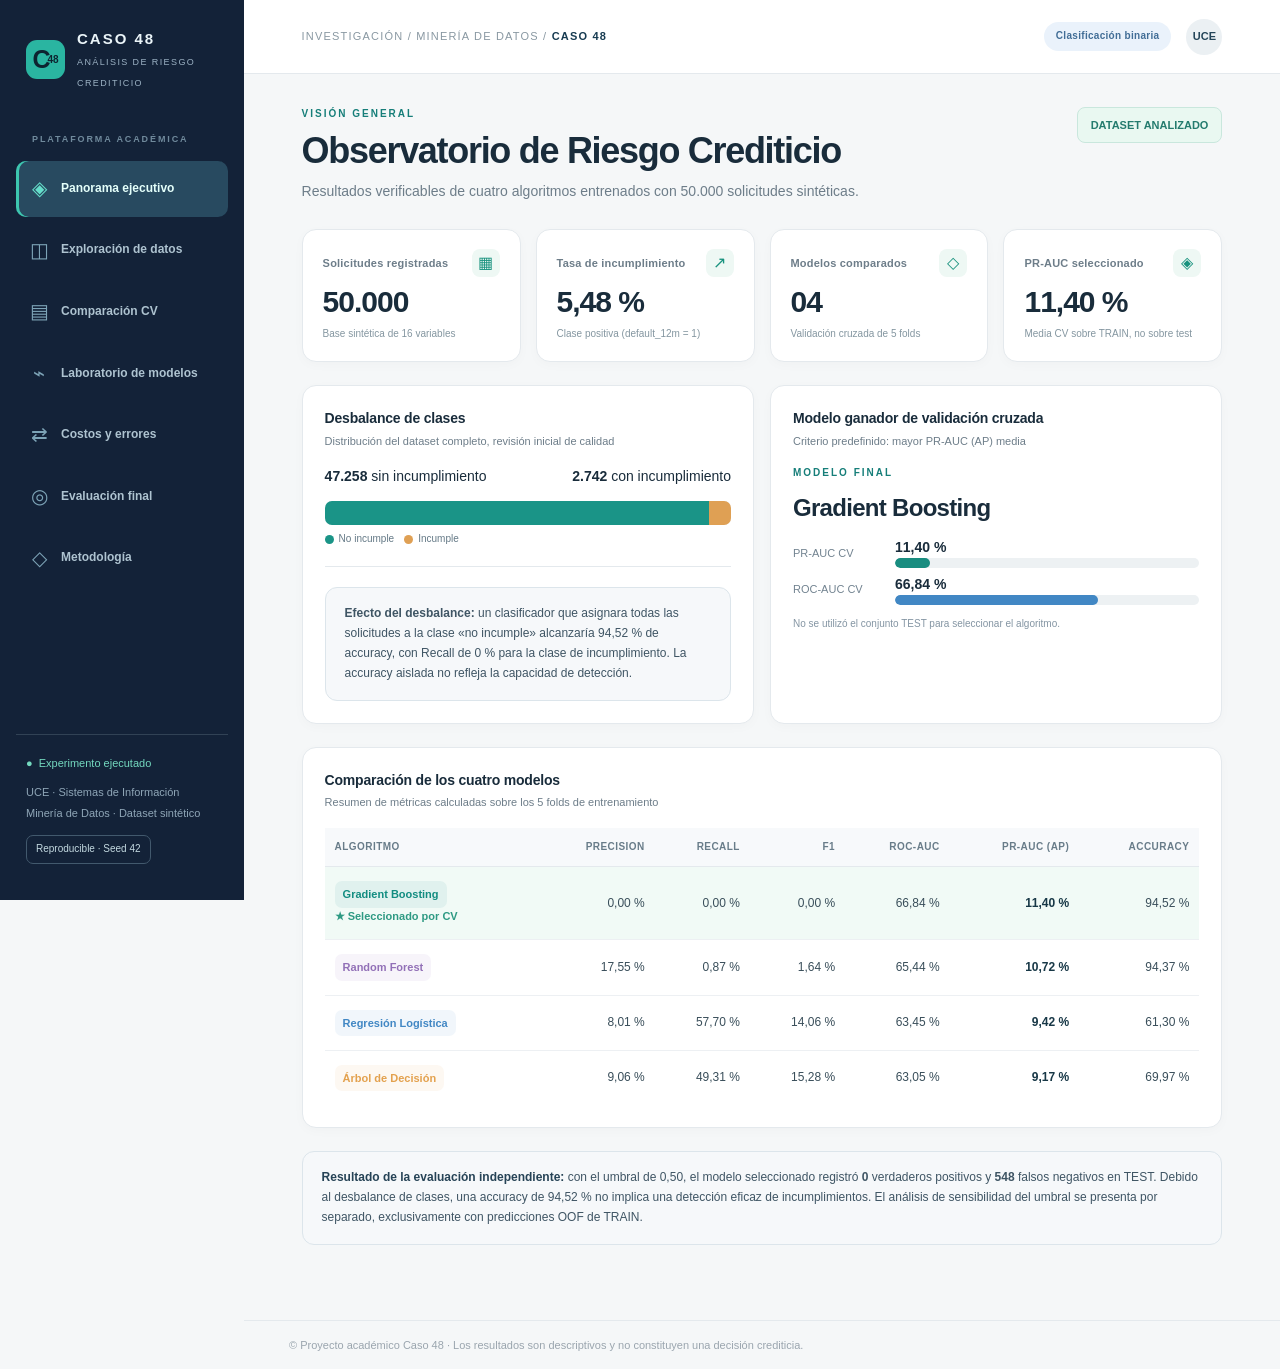
==== docs/index.html @ 5ee0b579 "Version inicial Caso 48 UCE - Dashboard Machine Learning" ====
<!doctype html>
<html lang="es">
<head>
  <meta charset="UTF-8" />
  <meta name="viewport" content="width=device-width, initial-scale=1" />
  <meta name="description" content="Dashboard académico de minería de datos: predicción de incumplimiento crediticio, validación cruzada y evaluación de modelos del Caso 48 UCE." />
  <meta name="theme-color" content="#102235" />
  <title>Caso 48 · Observatorio de Riesgo Crediticio</title>
  <link rel="stylesheet" href="./styles.css" />
</head>
<body>
  <div class="app-shell">
    <aside class="sidebar" aria-label="Navegación del proyecto">
      <div class="brand"><div class="brand-icon">C<span>48</span></div><div><strong>CASO 48</strong><small>ANÁLISIS DE RIESGO CREDITICIO</small></div></div>
      <div class="sidebar-label">PLATAFORMA ACADÉMICA</div>
      <nav class="nav" id="navigation">
        <button class="nav-link active" data-tab="resumen"><span class="nav-icon">◈</span> Panorama ejecutivo</button>
        <button class="nav-link" data-tab="exploracion"><span class="nav-icon">◫</span> Exploración de datos</button>
        <button class="nav-link" data-tab="comparacion"><span class="nav-icon">▤</span> Comparación CV</button>
        <button class="nav-link" data-tab="modelos"><span class="nav-icon">⌁</span> Laboratorio de modelos</button>
        <button class="nav-link" data-tab="costos"><span class="nav-icon">⇄</span> Costos y errores</button>
        <button class="nav-link" data-tab="test"><span class="nav-icon">◎</span> Evaluación final</button>
        <button class="nav-link" data-tab="metodo"><span class="nav-icon">◇</span> Metodología</button>
      </nav>
      <div class="sidebar-footer"><div class="status-dot">● &nbsp;Experimento ejecutado</div><p>UCE · Sistemas de Información<br />Minería de Datos · Dataset sintético</p><div class="version">Reproducible · Seed 42</div></div>
    </aside>
    <main class="main">
      <div class="topbar"><div class="breadcrumb">INVESTIGACIÓN / MINERÍA DE DATOS / <b>CASO 48</b></div><div class="top-right"><span class="pill sky">Clasificación binaria</span><span class="avatar" aria-label="Universidad Central del Ecuador">UCE</span></div></div>
      <div id="app" role="main"><div class="loading">Cargando resultados de los modelos…</div></div>
      <footer class="bottom">© Proyecto académico Caso 48 · Los resultados son descriptivos y no constituyen una decisión crediticia.</footer>
    </main>
  </div>
  <script src="./datos.js"></script>
  <script src="./app.js"></script>
</body>
</html>
---- docs/styles.css ----
:root{--navy:#132238;--navy2:#182d44;--ink:#192c3b;--muted:#6d7d89;--teal:#167e79;--mint:#e3f5ef;--bg:#f5f7f8;--border:#e4e9ed;--orange:#d89448;--orangebg:#fff3e8;--blue:#3a73bc;--purple:#8c68b0;--red:#be564c;--white:#fff;font-family:Inter,ui-sans-serif,-apple-system,BlinkMacSystemFont,'Segoe UI',sans-serif}*{box-sizing:border-box}body{margin:0;background:var(--bg);color:var(--ink);line-height:1.48;font-size:14px}button,select{font:inherit}.app-shell{display:flex;min-height:100vh}.sidebar{position:sticky;top:0;align-self:flex-start;width:244px;min-width:244px;height:100vh;background:var(--navy);color:#eaf4f8;display:flex;flex-direction:column;padding:28px 16px}.brand{display:flex;align-items:center;gap:12px;padding:0 10px 41px}.brand-icon{height:39px;width:39px;border-radius:11px;background:#2ab5a1;color:#0d2430;font-size:25px;line-height:39px;font-weight:900;text-align:center;letter-spacing:-3px;flex-shrink:0}.brand-icon span{font-size:10px;letter-spacing:0;vertical-align:top}.brand strong{font-size:15px;letter-spacing:2px;display:block}.brand small{font-size:9px;color:#9cb2c4;letter-spacing:1.4px}.sidebar-label{font-size:9px;letter-spacing:1.9px;color:#708a9c;padding:0 16px 15px;font-weight:700}.nav{display:flex;flex-direction:column;gap:6px}.nav-link{border:0;background:transparent;color:#aec3d0;text-align:left;display:flex;align-items:center;gap:12px;padding:13px 13px;border-radius:10px;cursor:pointer;font-size:12px;font-weight:550;transition:.15s}.nav-link:hover,.nav-link:focus-visible{background:#243e57;color:white;outline:0}.nav-link.active{background:#284a60;color:#e4fffa;box-shadow:inset 3px 0 #3dc7b0}.nav-icon{font-size:20px;width:20px;text-align:center;color:#7da4b7}.nav-link.active .nav-icon{color:#65deca}.sidebar-footer{margin-top:auto;border-top:1px solid #314255;padding:20px 10px 8px}.sidebar-footer p{font-size:11px;line-height:1.9;color:#8fa6b7}.status-dot{font-size:11px;color:#74d9bf}.version{border:1px solid #42596d;border-radius:7px;display:inline-block;font-size:10px;padding:6px 9px;color:#c3d9e0}.main{width:calc(100% - 244px);min-width:0;display:flex;flex-direction:column}.topbar{height:74px;flex-shrink:0;padding:0 clamp(22px,4.5vw,72px);display:flex;align-items:center;justify-content:space-between;background:white;border-bottom:1px solid var(--border);gap:15px}.breadcrumb{font-size:11px;letter-spacing:1.2px;color:#8998a2}.breadcrumb b{color:#173b51}.top-right{display:flex;align-items:center;gap:15px}.pill{border-radius:24px;padding:7px 12px;font-weight:700;font-size:10px;letter-spacing:.3px;display:inline-block}.pill.sky{background:#eaf2fb;color:#416d96}.pill.green{background:#e3f4ee;color:#11786d}.pill.orange{background:#fff0df;color:#965d1c}.avatar{display:flex;align-items:center;justify-content:center;width:36px;height:36px;background:#ebf0f3;border-radius:50%;font-weight:800;font-size:11px;color:#244559}#app{width:min(1320px,100%);padding:33px clamp(22px,4.5vw,72px) 75px;margin:0 auto;flex:1}.bottom{padding:16px 45px;color:#9aa5ae;font-size:11px;border-top:1px solid var(--border)}.eyebrow{font-size:10px;letter-spacing:2px;color:var(--teal);font-weight:850;text-transform:uppercase;margin:0 0 9px}.heading{display:flex;align-items:flex-start;justify-content:space-between;gap:18px;margin-bottom:27px}.heading h1{font-size:clamp(24px,3.3vw,36px);line-height:1.13;letter-spacing:-1.3px;margin:0;font-weight:780}.heading .subtitle{color:var(--muted);margin:10px 0 0;max-width:720px}.tag{border:1px solid #c9e7dd;color:#247b6e;background:#e9f8f1;border-radius:8px;font-size:11px;font-weight:750;padding:9px 13px;white-space:nowrap}.grid4{display:grid;grid-template-columns:repeat(4,minmax(0,1fr));gap:15px}.grid2{display:grid;grid-template-columns:repeat(2,minmax(0,1fr));gap:16px}.grid3{display:grid;grid-template-columns:repeat(3,minmax(0,1fr));gap:16px}.card{background:white;border:1px solid var(--border);border-radius:14px;padding:22px;min-width:0;box-shadow:0 3px 12px rgba(18,36,48,.025)}.stat{padding:19px 20px}.stat-label{color:var(--muted);font-size:11px;font-weight:650;letter-spacing:.2px}.stat-number{font-size:30px;line-height:1.2;font-weight:780;letter-spacing:-1px;margin:7px 0}.stat-foot{color:#8496a0;font-size:10px}.stat-kicker{display:flex;justify-content:space-between;align-items:center}.symbol{width:28px;height:28px;background:#eef8f4;border-radius:8px;color:#18927e;display:flex;align-items:center;justify-content:center;font-size:16px}.section{margin-top:23px}.section-title{font-size:15px;letter-spacing:-.2px;margin:0 0 7px}.section-sub{font-size:11px;color:var(--muted);margin:0 0 20px}.card-head{display:flex;justify-content:space-between;align-items:flex-start;gap:10px;margin-bottom:17px}.card-head h2{font-size:14px;margin:0;letter-spacing:-.2px}.card-head p{margin:4px 0 0;font-size:11px;color:var(--muted)}.wide-note{background:#f6f8fa;border:1px solid #dce5eb;padding:16px 19px;border-radius:12px;color:#3f5564;line-height:1.65;font-size:12px}.wide-note strong{color:#264356}.alert-blue{background:#f3f7f9;border:1px solid #dae4ea;border-radius:12px;padding:17px 19px;color:#3d5868;font-size:12px;line-height:1.6}.warn-red{background:#fff2ef;border-color:#f0d6ce;color:#935344}.chart-area{width:100%;min-height:245px}.chart-area svg{width:100%;height:auto;display:block}.stack{height:24px;display:flex;border-radius:7px;overflow:hidden;background:#e6edf1}.stack>div{height:100%}.legend{display:flex;flex-wrap:wrap;gap:18px;margin-top:15px;font-size:11px;color:#677986}.legend i{display:inline-block;width:10px;height:10px;border-radius:50%;margin-right:6px}.figure-caption{font-size:10px;color:#8495a3;margin-top:12px}.chart-bar{display:flex;align-items:center;gap:10px;margin:14px 0}.bar-name{font-size:12px;width:145px;flex-shrink:0;white-space:nowrap;overflow:hidden;text-overflow:ellipsis}.bar-rail{height:10px;background:#edf1f3;border-radius:10px;flex:1;overflow:hidden}.bar-fill{height:100%;border-radius:10px}.bar-value{font-weight:700;color:var(--ink);font-size:12px;width:60px;text-align:right}.table-wrap{overflow:auto;max-width:100%}table{border-collapse:collapse;width:100%;font-size:12px;white-space:nowrap}th{background:#f7f9fb;text-align:left;color:#687c89;font-size:10px;font-weight:800;letter-spacing:.45px;text-transform:uppercase;padding:12px 10px;border-bottom:1px solid var(--border)}td{padding:14px 10px;border-bottom:1px solid #edf0f3;color:#394e5a}tr:last-child td{border-bottom:0}tr.highlight td{background:#f1faf6}th.numeric,td.numeric{text-align:right;font-variant-numeric:tabular-nums}.bold{font-weight:760;color:#183847}.small{font-size:11px;color:#718593}.button,.select{padding:9px 12px;border-radius:9px;background:white;border:1px solid #d4dde1;color:#2b4e5c;outline-offset:2px;font-size:12px;cursor:pointer}.select:focus,.button:focus-visible{outline:2px solid #4baaa1}.controls{display:flex;gap:12px;align-items:center;flex-wrap:wrap}.control-label{color:#748490;font-size:11px;font-weight:700}.split-line{height:1px;background:var(--border);margin:20px 0}.confusion{display:grid;grid-template-columns:110px 1fr 1fr;grid-template-rows:33px 90px 90px;gap:7px;max-width:460px;margin:auto}.matrix-head{color:#778a93;font-size:11px;font-weight:720;text-align:center;align-self:center}.matrix-label{color:#6c8492;align-self:center;text-align:center;font-size:11px;font-weight:700}.matrix-cell{display:flex;flex-direction:column;align-items:center;justify-content:center;border-radius:10px;background:#e7f4ef;color:#177267}.matrix-cell.bad{background:#fff0e6;color:#a36a27}.matrix-cell strong{font-size:22px;letter-spacing:-1px}.matrix-cell span{font-size:10px;font-weight:650;margin-top:2px}.stage{display:flex;gap:12px;align-items:center;padding:14px 0;border-bottom:1px solid #edf0f1}.step-index{background:#e9f4f2;color:#16796e;border-radius:10px;font-size:13px;font-weight:800;padding:9px 13px}.stage strong{font-size:12px;display:block}.stage p{color:#7b8a95;font-size:11px;margin:2px 0 0}.model-tag{display:inline-block;white-space:nowrap;font-size:11px;font-weight:780;padding:5px 8px;border-radius:7px;background:#e6f6f1;color:#1e897e}.progress-lines{display:grid;grid-template-columns:90px 1fr;gap:6px 12px;align-items:center}.progress-lines label{font-size:11px;color:#728390}.subtabs{display:flex;gap:6px;margin-bottom:20px}.subtab{border:1px solid var(--border);background:white;border-radius:9px;font-size:12px;color:#6d8290;padding:10px 15px;cursor:pointer}.subtab.active{background:#173c4f;color:white}.metric-mini{display:flex;flex-direction:column;gap:3px;padding:10px 12px;border:1px solid var(--border);border-radius:9px}.metric-mini strong{font-size:19px}.metric-mini small{color:var(--muted);font-size:10px}.metric-grid{display:grid;grid-template-columns:repeat(3,minmax(0,1fr));gap:9px}.range-line{display:flex;align-items:center;gap:16px}input[type=range]{width:100%;accent-color:var(--teal)}.range-val{background:#ddf4ec;padding:6px 10px;border-radius:7px;font-weight:800;color:#0d7267}.method-card{display:flex;flex-direction:column;gap:8px;padding:19px;border:1px solid var(--border);background:white;border-radius:12px}.method-card strong{font-size:14px}.method-card p{font-size:11px;color:#778a96;line-height:1.7;margin:0}.hi{color:#118273}.callout{border-left:3px solid #8aa2ae;padding:12px 15px;background:#f7f9fa;font-size:12px;line-height:1.7;color:#435d69}.download-row{display:flex;gap:9px;flex-wrap:wrap}.download-row a{text-decoration:none;border:1px solid #cddbdc;background:white;border-radius:9px;padding:9px 12px;color:#246077;font-weight:650;font-size:11px}.download-row a:hover{border-color:#147d74;background:#f1faf6}.chart-legend{display:flex;flex-wrap:wrap;gap:10px;margin-top:7px;color:#647986;font-size:10px}.chart-legend span{display:inline-flex;align-items:center;gap:5px}.chart-legend b{display:inline-block;height:9px;width:9px;border-radius:50%}.display-score{font-size:11px;font-weight:750;color:#2e9a83}.loading{padding:70px 0;text-align:center;color:#778b95}.model-choice{font-size:12px;font-weight:650;color:#315468}.mono{font-variant-numeric:tabular-nums}.two-col-label{display:flex;justify-content:space-between;gap:5px}.metric-definition{font-size:11px;color:#7c8893;margin:6px 0}.space-0{margin-top:0}@media(max-width:1180px){.grid4{grid-template-columns:repeat(2,minmax(0,1fr))}.sidebar{width:213px;min-width:213px}.main{width:calc(100% - 213px)}}@media(max-width:780px){.app-shell{display:block}.sidebar{width:100%;height:auto;position:static;padding:12px 15px}.brand{padding:0 0 13px}.sidebar-label,.sidebar-footer{display:none}.nav{display:flex;flex-direction:row;overflow-x:auto;padding:0 0 7px}.nav-link{min-width:max-content;font-size:11px;padding:9px 11px}.main{width:100%}.topbar{height:60px;padding:0 17px}.breadcrumb{font-size:9px}.pill.sky{display:none}#app{padding:24px 15px 40px}.heading{display:block}.heading .tag{display:inline-block;margin-top:13px}.grid2,.grid3{grid-template-columns:1fr}.grid4{grid-template-columns:repeat(2,minmax(0,1fr));gap:8px}.card{padding:16px}.stat-number{font-size:24px}.confusion{grid-template-columns:90px 1fr 1fr}.bottom{padding:15px}.metric-grid{grid-template-columns:repeat(2,1fr)}}@media(max-width:410px){.grid4{grid-template-columns:1fr 1fr}.stat-label{font-size:10px}.stat-number{font-size:21px}.metric-grid{grid-template-columns:1fr 1fr}.brand strong{font-size:12px}}

.cost-explain{display:grid;gap:15px}.cost-explain>div{border:1px solid #e0e8ec;border-radius:11px;padding:14px}.cost-explain b{display:inline-block;color:#284c59;font-size:12px;margin-left:9px}.cost-explain p{color:#6c8290;font-size:11px;line-height:1.65;margin:9px 0 0}.cost-symbol{font-weight:800;padding:5px 8px;font-size:11px;border-radius:7px}.cost-symbol.fn{background:#ffe9dc;color:#a35b22}.cost-symbol.fp{background:#eaf2fd;color:#316d9f}.cost-inputs{display:grid;grid-template-columns:1fr 1fr;gap:12px;margin:0 0 15px}.cost-inputs label{display:flex;flex-direction:column;gap:6px;font-size:12px;color:#315466}.cost-inputs label span{font-size:10px;color:#798c98}.cost-inputs input{border:1px solid #cddce1;border-radius:8px;padding:11px;max-width:100%;font-size:16px;font-weight:700;color:#244556;background:#fff}.cost-inputs input:focus{outline:2px solid #2ba897}.cost-bar-chart .bar-name{width:128px}.cost-bar-chart .bar-value{width:80px}.card:has(#cost-threshold) .controls{gap:14px}.card:has(#cost-threshold) input[type=range]{width:min(290px,100%)}@media(max-width:650px){.cost-inputs{grid-template-columns:1fr}.card:has(#cost-threshold) .controls{align-items:stretch;flex-direction:column}.card:has(#cost-threshold) input[type=range]{width:100%}}
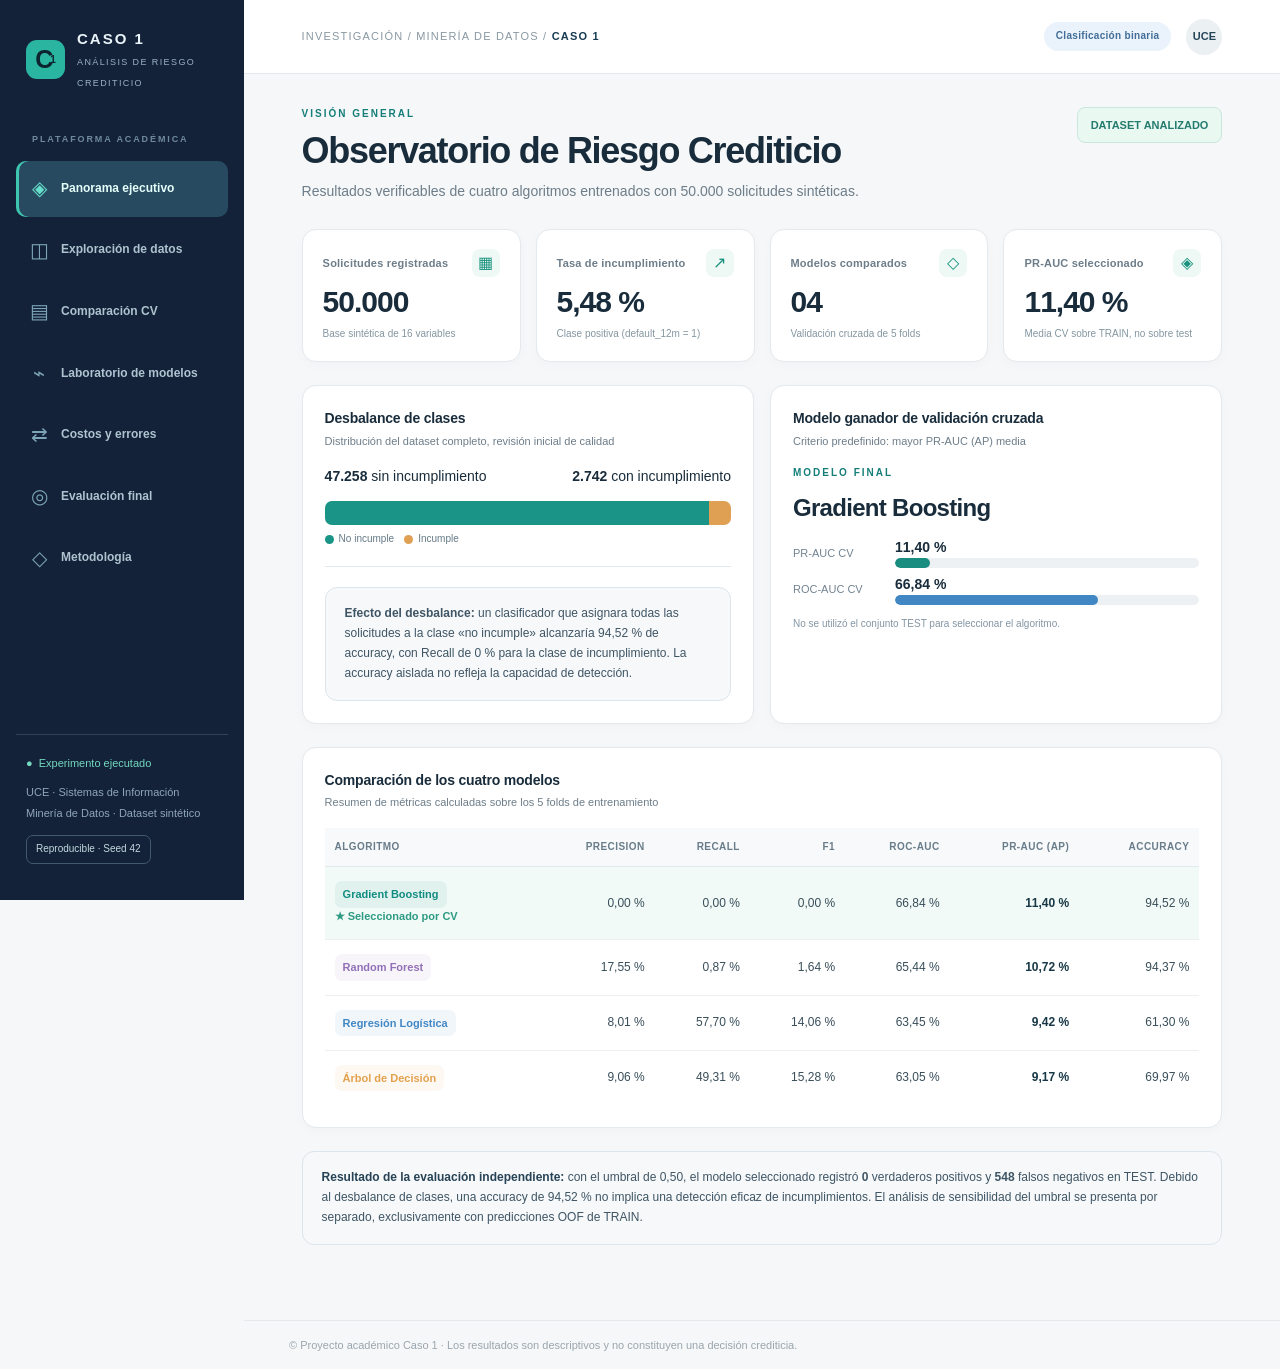
==== commit 0a5d3672: "Actualizacion del proyecto a Caso 1 UCE" ====
--- a/docs/index.html
+++ b/docs/index.html
@@ -3,15 +3,15 @@
 <head>
   <meta charset="UTF-8" />
   <meta name="viewport" content="width=device-width, initial-scale=1" />
-  <meta name="description" content="Dashboard académico de minería de datos: predicción de incumplimiento crediticio, validación cruzada y evaluación de modelos del Caso 48 UCE." />
+  <meta name="description" content="Dashboard académico de minería de datos: predicción de incumplimiento crediticio, validación cruzada y evaluación de modelos del Caso 1 UCE." />
   <meta name="theme-color" content="#102235" />
-  <title>Caso 48 · Observatorio de Riesgo Crediticio</title>
+  <title>Observatorio de Riesgo Crediticio — UCE</title>
   <link rel="stylesheet" href="./styles.css" />
 </head>
 <body>
   <div class="app-shell">
     <aside class="sidebar" aria-label="Navegación del proyecto">
-      <div class="brand"><div class="brand-icon">C<span>48</span></div><div><strong>CASO 48</strong><small>ANÁLISIS DE RIESGO CREDITICIO</small></div></div>
+      <div class="brand"><div class="brand-icon">C<span>1</span></div><div><strong>CASO 1</strong><small>ANÁLISIS DE RIESGO CREDITICIO</small></div></div>
       <div class="sidebar-label">PLATAFORMA ACADÉMICA</div>
       <nav class="nav" id="navigation">
         <button class="nav-link active" data-tab="resumen"><span class="nav-icon">◈</span> Panorama ejecutivo</button>
@@ -25,9 +25,9 @@
       <div class="sidebar-footer"><div class="status-dot">● &nbsp;Experimento ejecutado</div><p>UCE · Sistemas de Información<br />Minería de Datos · Dataset sintético</p><div class="version">Reproducible · Seed 42</div></div>
     </aside>
     <main class="main">
-      <div class="topbar"><div class="breadcrumb">INVESTIGACIÓN / MINERÍA DE DATOS / <b>CASO 48</b></div><div class="top-right"><span class="pill sky">Clasificación binaria</span><span class="avatar" aria-label="Universidad Central del Ecuador">UCE</span></div></div>
+      <div class="topbar"><div class="breadcrumb">INVESTIGACIÓN / MINERÍA DE DATOS / <b>CASO 1</b></div><div class="top-right"><span class="pill sky">Clasificación binaria</span><span class="avatar" aria-label="Universidad Central del Ecuador">UCE</span></div></div>
       <div id="app" role="main"><div class="loading">Cargando resultados de los modelos…</div></div>
-      <footer class="bottom">© Proyecto académico Caso 48 · Los resultados son descriptivos y no constituyen una decisión crediticia.</footer>
+      <footer class="bottom">© Proyecto académico Caso 1 · Los resultados son descriptivos y no constituyen una decisión crediticia.</footer>
     </main>
   </div>
   <script src="./datos.js"></script>
